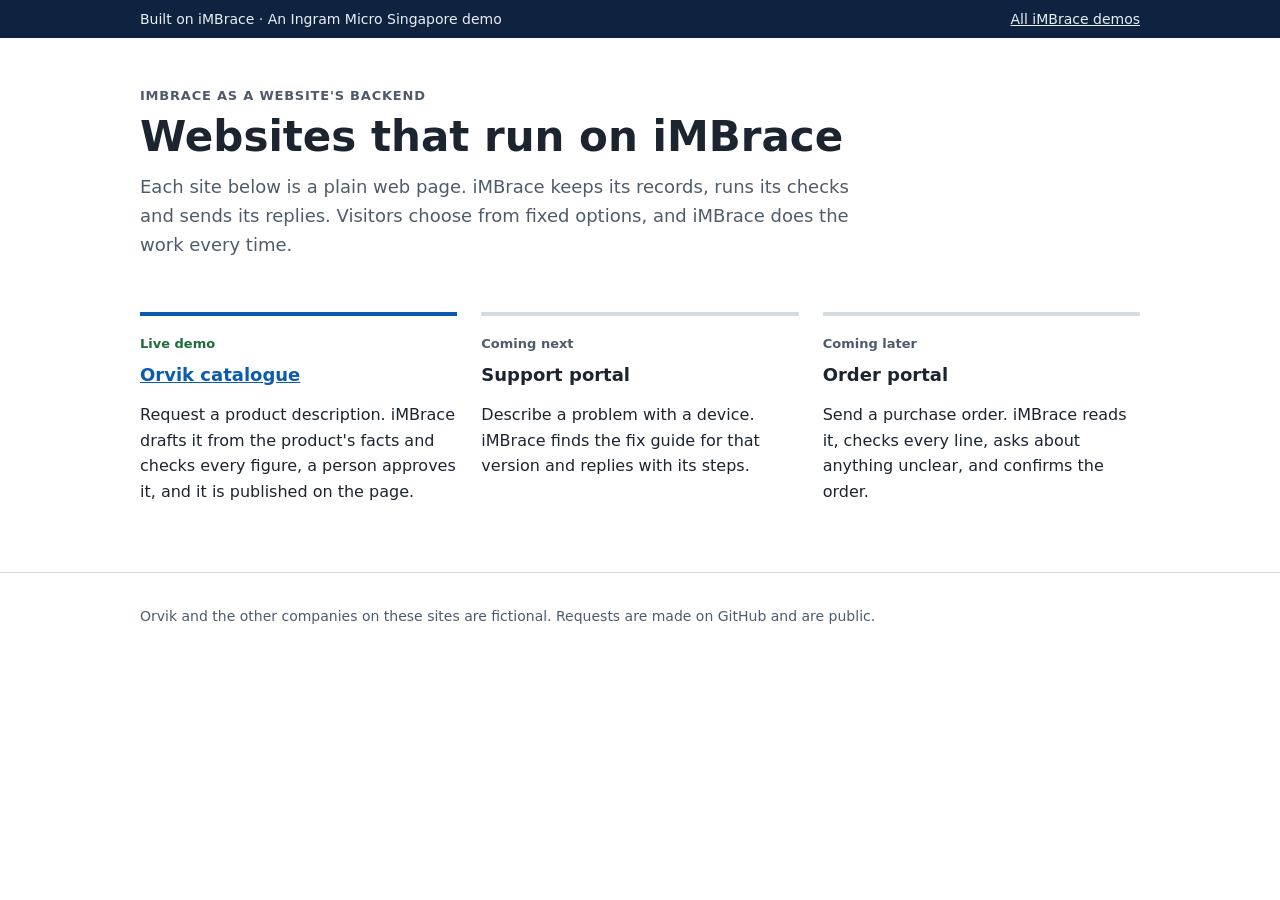
==== index.html @ f5b410ea "Add the Orvik catalogue site and its request form" ====
<!doctype html>
<html lang="en">
<head>
<meta charset="utf-8">
<meta name="viewport" content="width=device-width, initial-scale=1">
<title>iMBrace backend demos</title>
<meta name="description" content="Small websites whose records, checks and replies run on iMBrace. An Ingram Micro Singapore demo.">
<link rel="stylesheet" href="site.css">
</head>
<body>
<div class="strip"><div class="wrap"><span>Built on iMBrace · An Ingram Micro Singapore demo</span><a href="https://ingram-micro-asia-singapore.github.io/imbrace-in-action/">All iMBrace demos</a></div></div>
<main class="wrap">
  <header class="hero">
    <p class="eyebrow">iMBrace as a website's backend</p>
    <h1>Websites that run on iMBrace</h1>
    <p class="lead">Each site below is a plain web page. iMBrace keeps its records, runs its checks and sends its replies. Visitors choose from fixed options, and iMBrace does the work every time.</p>
  </header>
  <section aria-labelledby="sites-h">
    <h2 id="sites-h" class="visually-hidden">The sites</h2>
    <ul class="cards">
      <li class="is-live">
        <span class="tag">Live demo</span>
        <h3><a href="catalogue/">Orvik catalogue</a></h3>
        <p>Request a product description. iMBrace drafts it from the product's facts and checks every figure, a person approves it, and it is published on the page.</p>
      </li>
      <li>
        <span class="tag">Coming next</span>
        <h3>Support portal</h3>
        <p>Describe a problem with a device. iMBrace finds the fix guide for that version and replies with its steps.</p>
      </li>
      <li>
        <span class="tag">Coming later</span>
        <h3>Order portal</h3>
        <p>Send a purchase order. iMBrace reads it, checks every line, asks about anything unclear, and confirms the order.</p>
      </li>
    </ul>
  </section>
</main>
<footer><div class="wrap">Orvik and the other companies on these sites are fictional. Requests are made on GitHub and are public.</div></footer>
<style>.visually-hidden{position:absolute;width:1px;height:1px;margin:-1px;overflow:hidden;clip:rect(0 0 0 0);white-space:nowrap;border:0}</style>
</body>
</html>
---- site.css ----
/* Shared styles for the iMBrace backend demos. Light and dark follow the visitor's setting. */
:root {
  color-scheme: light dark;
  --page: #ffffff; --surface: #f4f6f8; --ink: #1c2430; --muted: #4f5b6b; --rule: #d5dbe3;
  --accent: #0b5cad; --accent-ink: #ffffff; --ok: #1d6b3a; --strip: #0f2340; --strip-ink: #e9eef5;
  --font: system-ui, -apple-system, "Segoe UI", Roboto, Helvetica, Arial, sans-serif;
}
@media (prefers-color-scheme: dark) {
  :root { --page: #11161d; --surface: #1a212b; --ink: #e8edf3; --muted: #a9b4c2; --rule: #2c3644;
    --accent: #6cb4ff; --accent-ink: #0b1420; --ok: #7fd49c; --strip: #0a1830; --strip-ink: #dbe6f3; }
}
* { box-sizing: border-box; }
body { margin: 0; background: var(--page); color: var(--ink); font: 16px/1.6 var(--font); }
a { color: var(--accent); }
.wrap { max-width: 1040px; margin: 0 auto; padding: 0 20px; }
.strip { background: var(--strip); color: var(--strip-ink); font-size: 14px; }
.strip .wrap { display: flex; flex-wrap: wrap; gap: 4px 16px; justify-content: space-between; padding-top: 8px; padding-bottom: 8px; }
.strip a { color: var(--strip-ink); }
header.hero { padding: 48px 0 24px; }
.eyebrow { margin: 0 0 6px; font-size: 13px; font-weight: 700; letter-spacing: .06em; text-transform: uppercase; color: var(--muted); }
h1 { margin: 0 0 12px; font-size: clamp(30px, 5vw, 42px); line-height: 1.15; }
h2 { margin: 0 0 12px; font-size: 24px; line-height: 1.25; }
h3 { margin: 0 0 6px; font-size: 18px; line-height: 1.3; }
.lead { max-width: 720px; margin: 0; font-size: 18px; color: var(--muted); }
section { padding: 28px 0; }
.steps { list-style: none; counter-reset: s; padding: 0; margin: 0; display: grid; grid-template-columns: repeat(4, minmax(0, 1fr)); gap: 20px; }
.steps li { counter-increment: s; border-top: 4px solid var(--accent); padding-top: 12px; font-size: 15px; }
.steps li::before { content: counter(s); display: inline-grid; place-items: center; width: 24px; height: 24px; margin-bottom: 8px; background: var(--accent); color: var(--accent-ink); font-weight: 700; font-size: 13px; }
.panel { border-top: 4px solid var(--accent); padding-top: 16px; }
.cards { list-style: none; padding: 0; margin: 0; display: grid; grid-template-columns: repeat(3, minmax(0, 1fr)); gap: 24px; }
.cards li { border-top: 4px solid var(--rule); padding-top: 14px; }
.cards li.is-live { border-top-color: var(--accent); }
.tag { display: inline-block; margin-bottom: 8px; font-size: 13px; font-weight: 700; color: var(--muted); }
.is-live .tag { color: var(--ok); }
.note { font-size: 14px; color: var(--muted); }
footer { padding: 32px 0 48px; border-top: 1px solid var(--rule); margin-top: 24px; font-size: 14px; color: var(--muted); }
@media (max-width: 800px) { .steps, .cards { grid-template-columns: 1fr; } }
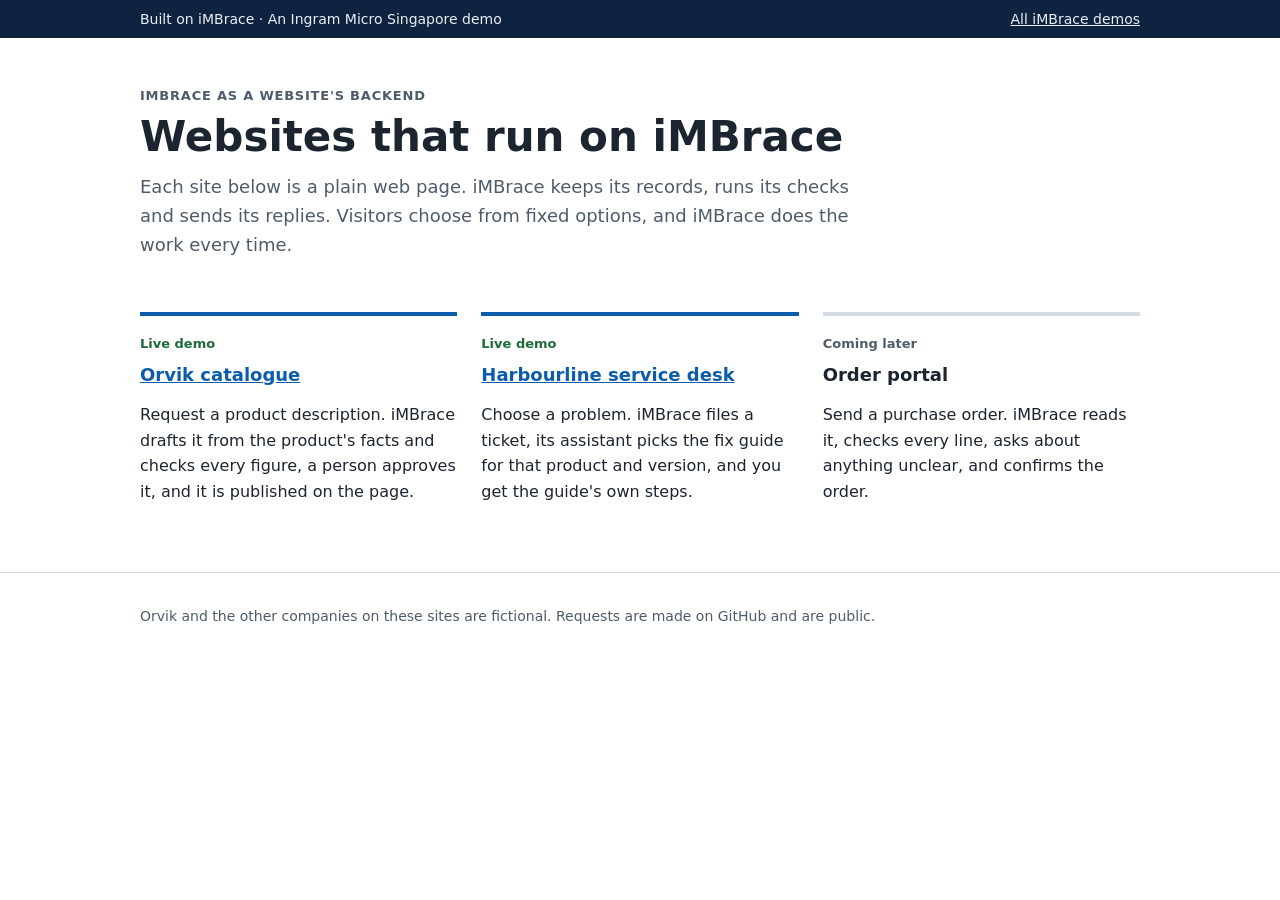
==== commit cad985e5: "Add the Harbourline service desk site and its request form" ====
--- a/index.html
+++ b/index.html
@@ -23,10 +23,10 @@
         <h3><a href="catalogue/">Orvik catalogue</a></h3>
         <p>Request a product description. iMBrace drafts it from the product's facts and checks every figure, a person approves it, and it is published on the page.</p>
       </li>
-      <li>
-        <span class="tag">Coming next</span>
-        <h3>Support portal</h3>
-        <p>Describe a problem with a device. iMBrace finds the fix guide for that version and replies with its steps.</p>
+      <li class="is-live">
+        <span class="tag">Live demo</span>
+        <h3><a href="support/">Harbourline service desk</a></h3>
+        <p>Choose a problem. iMBrace files a ticket, its assistant picks the fix guide for that product and version, and you get the guide's own steps.</p>
       </li>
       <li>
         <span class="tag">Coming later</span>
--- a/site.css
+++ b/site.css
@@ -25,7 +25,7 @@
 section { padding: 28px 0; }
 .steps { list-style: none; counter-reset: s; padding: 0; margin: 0; display: grid; grid-template-columns: repeat(4, minmax(0, 1fr)); gap: 20px; }
 .steps li { counter-increment: s; border-top: 4px solid var(--accent); padding-top: 12px; font-size: 15px; }
-.steps li::before { content: counter(s); display: inline-grid; place-items: center; width: 24px; height: 24px; margin-bottom: 8px; background: var(--accent); color: var(--accent-ink); font-weight: 700; font-size: 13px; }
+.steps li::before { content: counter(s); display: grid; place-items: center; width: 24px; height: 24px; margin-bottom: 8px; background: var(--accent); color: var(--accent-ink); font-weight: 700; font-size: 13px; }
 .panel { border-top: 4px solid var(--accent); padding-top: 16px; }
 .cards { list-style: none; padding: 0; margin: 0; display: grid; grid-template-columns: repeat(3, minmax(0, 1fr)); gap: 24px; }
 .cards li { border-top: 4px solid var(--rule); padding-top: 14px; }
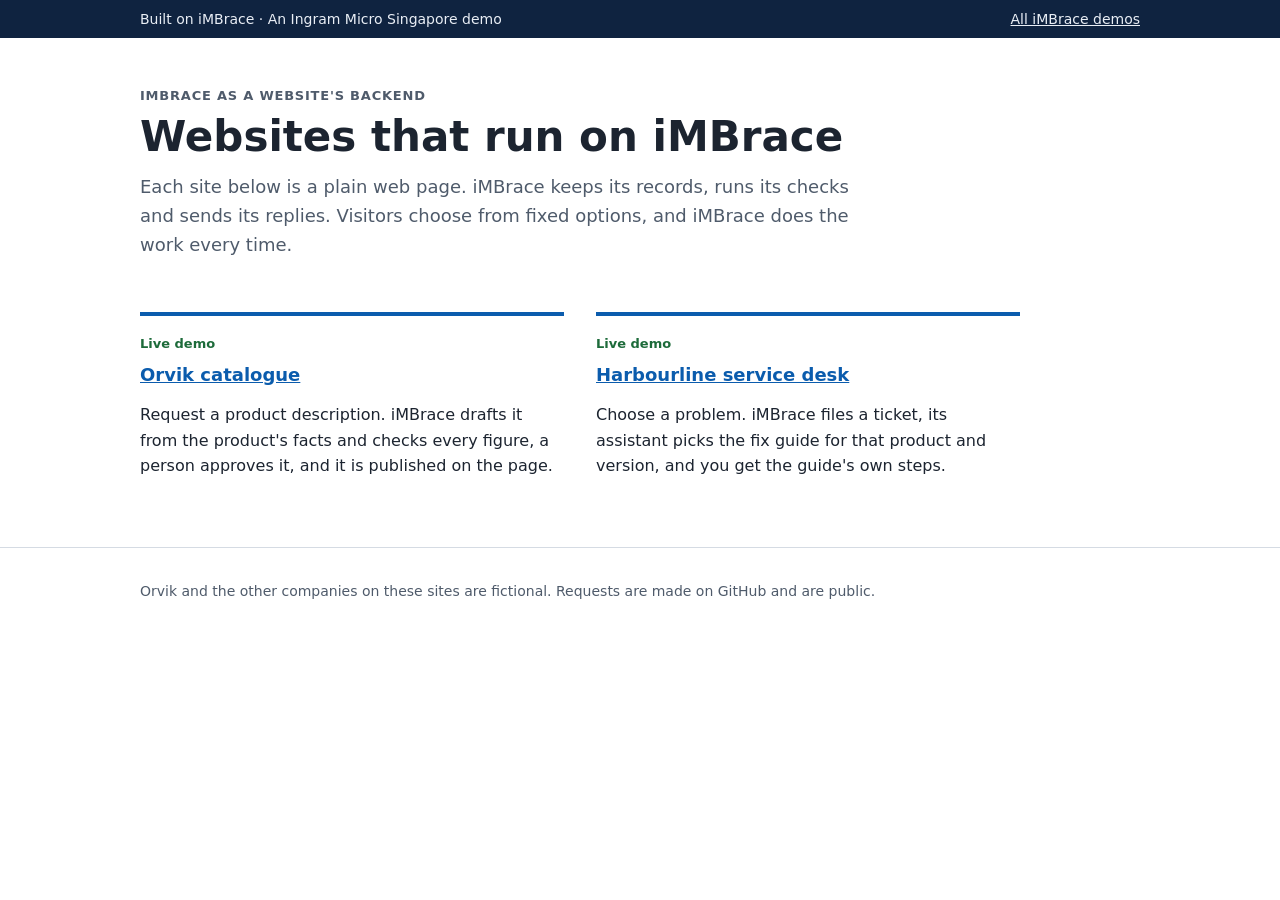
==== commit 31c444fc: "Show the two live sites on the landing page" ====
--- a/index.html
+++ b/index.html
@@ -28,11 +28,6 @@
         <h3><a href="support/">Harbourline service desk</a></h3>
         <p>Choose a problem. iMBrace files a ticket, its assistant picks the fix guide for that product and version, and you get the guide's own steps.</p>
       </li>
-      <li>
-        <span class="tag">Coming later</span>
-        <h3>Order portal</h3>
-        <p>Send a purchase order. iMBrace reads it, checks every line, asks about anything unclear, and confirms the order.</p>
-      </li>
     </ul>
   </section>
 </main>
--- a/site.css
+++ b/site.css
@@ -27,7 +27,7 @@
 .steps li { counter-increment: s; border-top: 4px solid var(--accent); padding-top: 12px; font-size: 15px; }
 .steps li::before { content: counter(s); display: grid; place-items: center; width: 24px; height: 24px; margin-bottom: 8px; background: var(--accent); color: var(--accent-ink); font-weight: 700; font-size: 13px; }
 .panel { border-top: 4px solid var(--accent); padding-top: 16px; }
-.cards { list-style: none; padding: 0; margin: 0; display: grid; grid-template-columns: repeat(3, minmax(0, 1fr)); gap: 24px; }
+.cards { list-style: none; padding: 0; margin: 0; display: grid; grid-template-columns: repeat(2, minmax(0, 1fr)); gap: 32px; max-width: 880px; }
 .cards li { border-top: 4px solid var(--rule); padding-top: 14px; }
 .cards li.is-live { border-top-color: var(--accent); }
 .tag { display: inline-block; margin-bottom: 8px; font-size: 13px; font-weight: 700; color: var(--muted); }
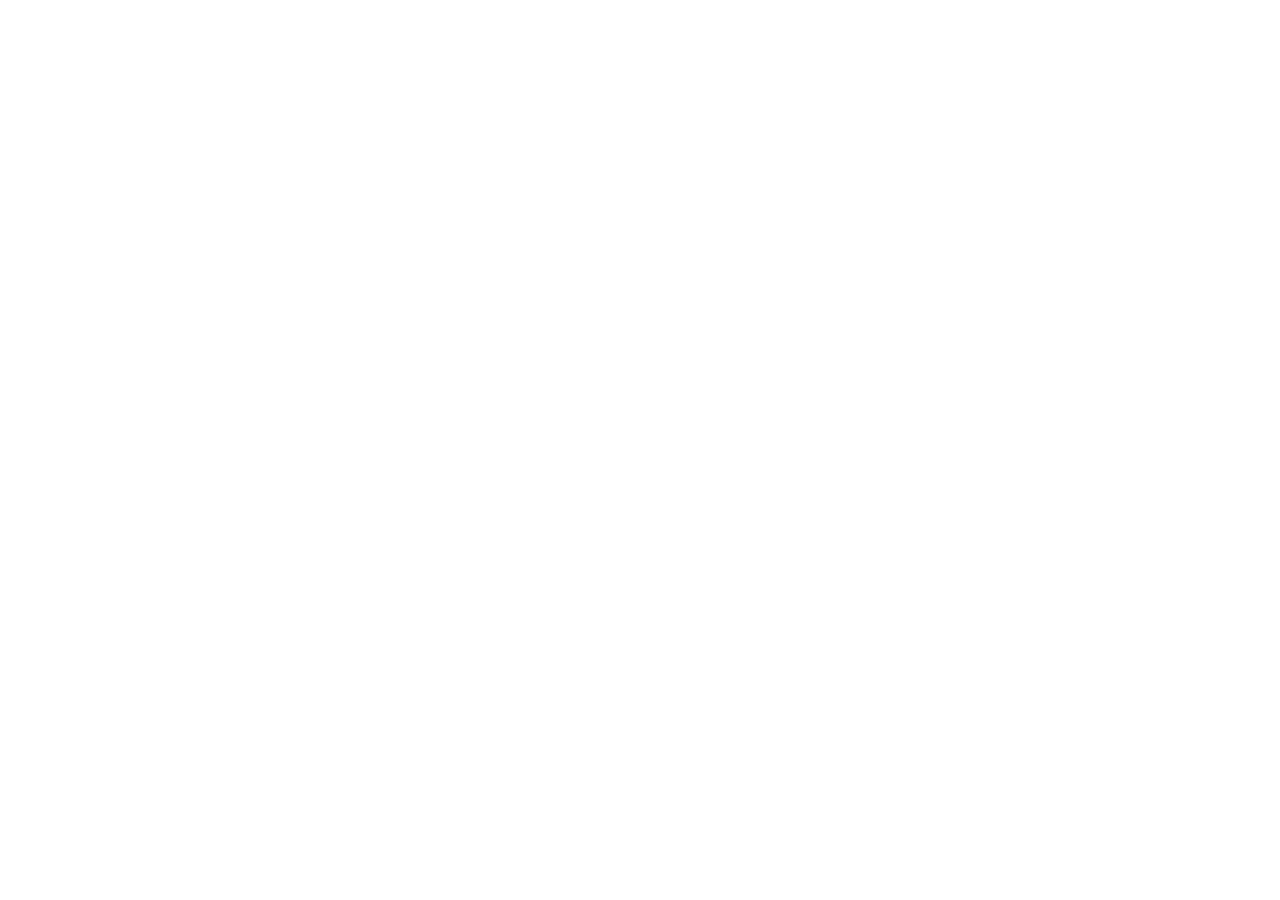
==== commit ac350fca: "Move the demos to Netlify: Send on the page, answers on the page The pages (now in site/) send visit" ====
--- a/index.html
+++ b/index.html
@@ -1,37 +1,7 @@
 <!doctype html>
-<html lang="en">
-<head>
-<meta charset="utf-8">
+<html lang="en"><head><meta charset="utf-8">
+<meta http-equiv="refresh" content="0; url=https://imbrace-demos.netlify.app/">
+<link rel="canonical" href="https://imbrace-demos.netlify.app/">
 <meta name="viewport" content="width=device-width, initial-scale=1">
-<title>iMBrace backend demos</title>
-<meta name="description" content="Small websites whose records, checks and replies run on iMBrace. An Ingram Micro Singapore demo.">
-<link rel="stylesheet" href="site.css">
-</head>
-<body>
-<div class="strip"><div class="wrap"><span>Built on iMBrace · An Ingram Micro Singapore demo</span><a href="https://ingram-micro-asia-singapore.github.io/imbrace-in-action/">All iMBrace demos</a></div></div>
-<main class="wrap">
-  <header class="hero">
-    <p class="eyebrow">iMBrace as a website's backend</p>
-    <h1>Websites that run on iMBrace</h1>
-    <p class="lead">Each site below is a plain web page. iMBrace keeps its records, runs its checks and sends its replies. Visitors choose from fixed options, and iMBrace does the work every time.</p>
-  </header>
-  <section aria-labelledby="sites-h">
-    <h2 id="sites-h" class="visually-hidden">The sites</h2>
-    <ul class="cards">
-      <li class="is-live">
-        <span class="tag">Live demo</span>
-        <h3><a href="catalogue/">Orvik catalogue</a></h3>
-        <p>Request a product description. iMBrace drafts it from the product's facts and checks every figure, a person approves it, and it is published on the page.</p>
-      </li>
-      <li class="is-live">
-        <span class="tag">Live demo</span>
-        <h3><a href="support/">Harbourline service desk</a></h3>
-        <p>Choose a problem. iMBrace files a ticket, its assistant picks the fix guide for that product and version, and you get the guide's own steps.</p>
-      </li>
-    </ul>
-  </section>
-</main>
-<footer><div class="wrap">Orvik and the other companies on these sites are fictional. Requests are made on GitHub and are public.</div></footer>
-<style>.visually-hidden{position:absolute;width:1px;height:1px;margin:-1px;overflow:hidden;clip:rect(0 0 0 0);white-space:nowrap;border:0}</style>
-</body>
-</html>
+<title>Moved to Netlify</title></head>
+<body style="font:16px/1.6 system-ui,sans-serif;margin:40px"><p>The iMBrace backend demos have moved to <a href="https://imbrace-demos.netlify.app/">https://imbrace-demos.netlify.app/</a>.</p></body></html>
